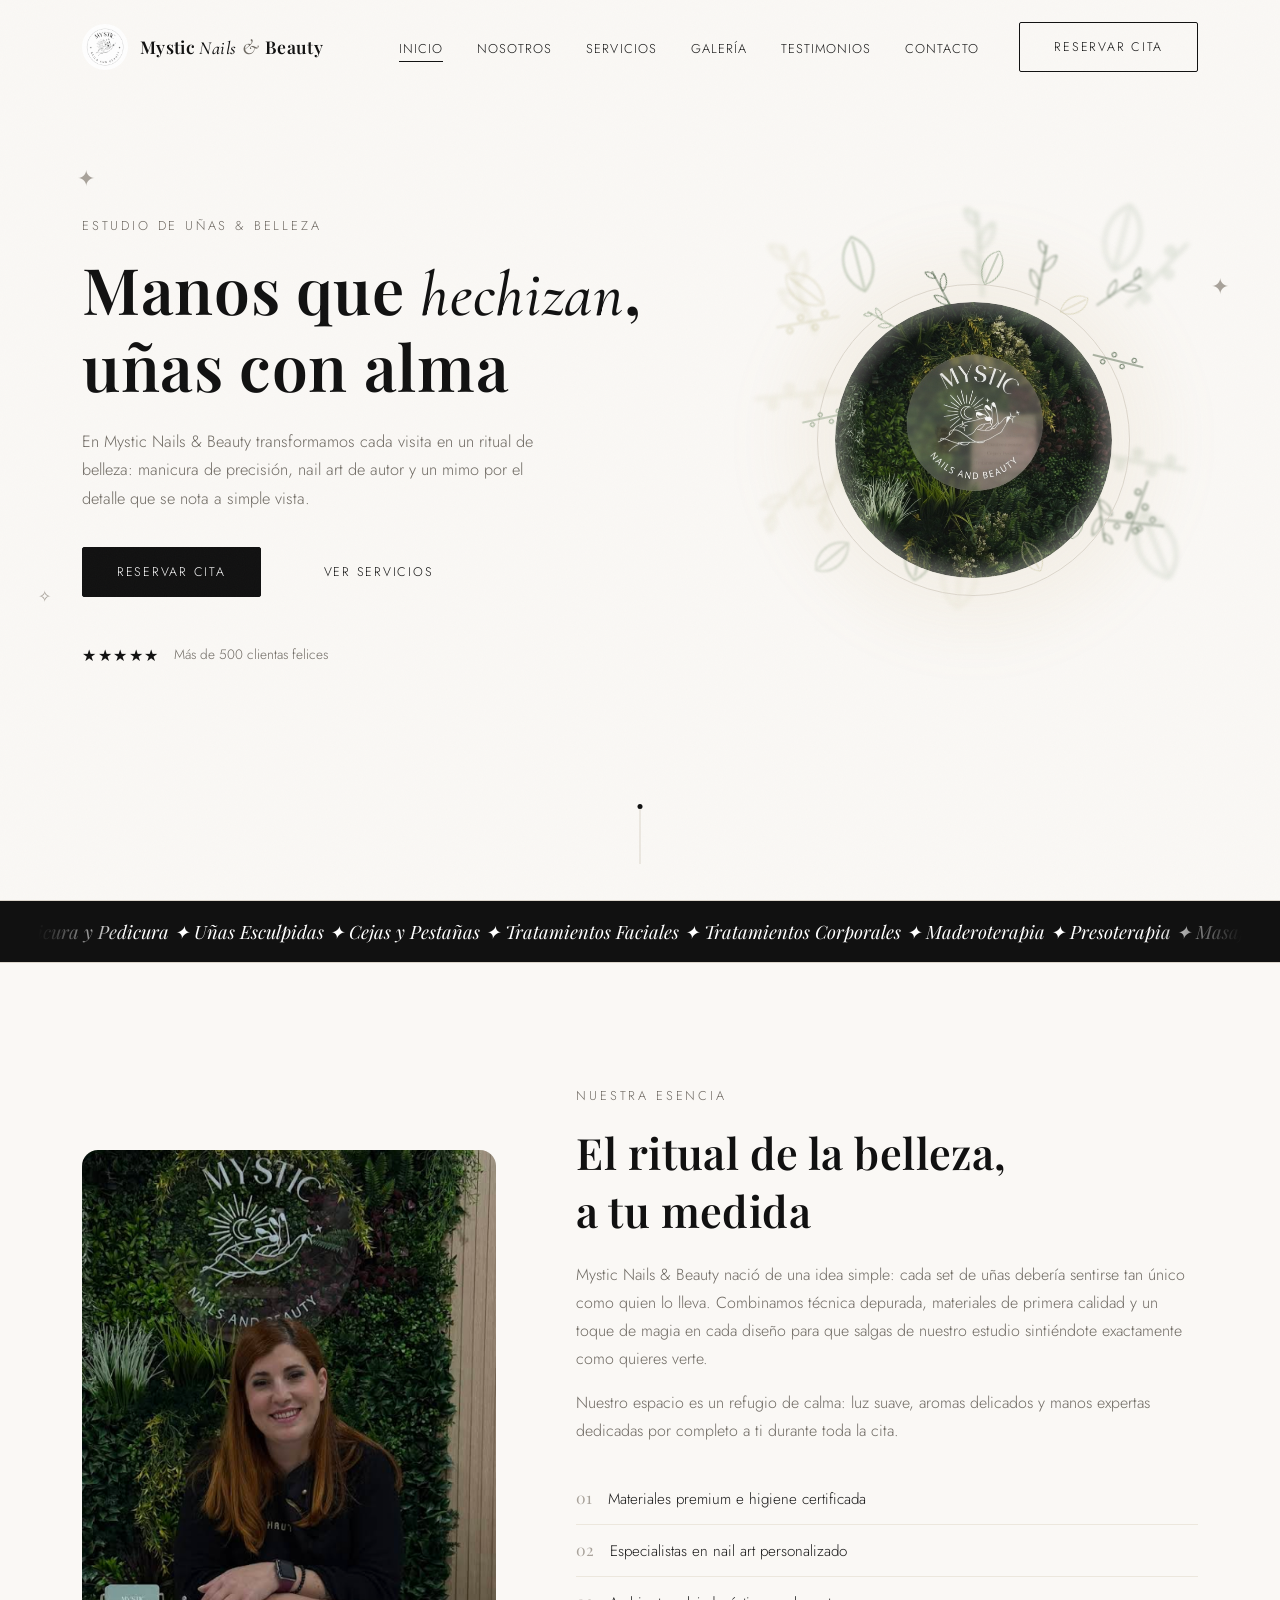
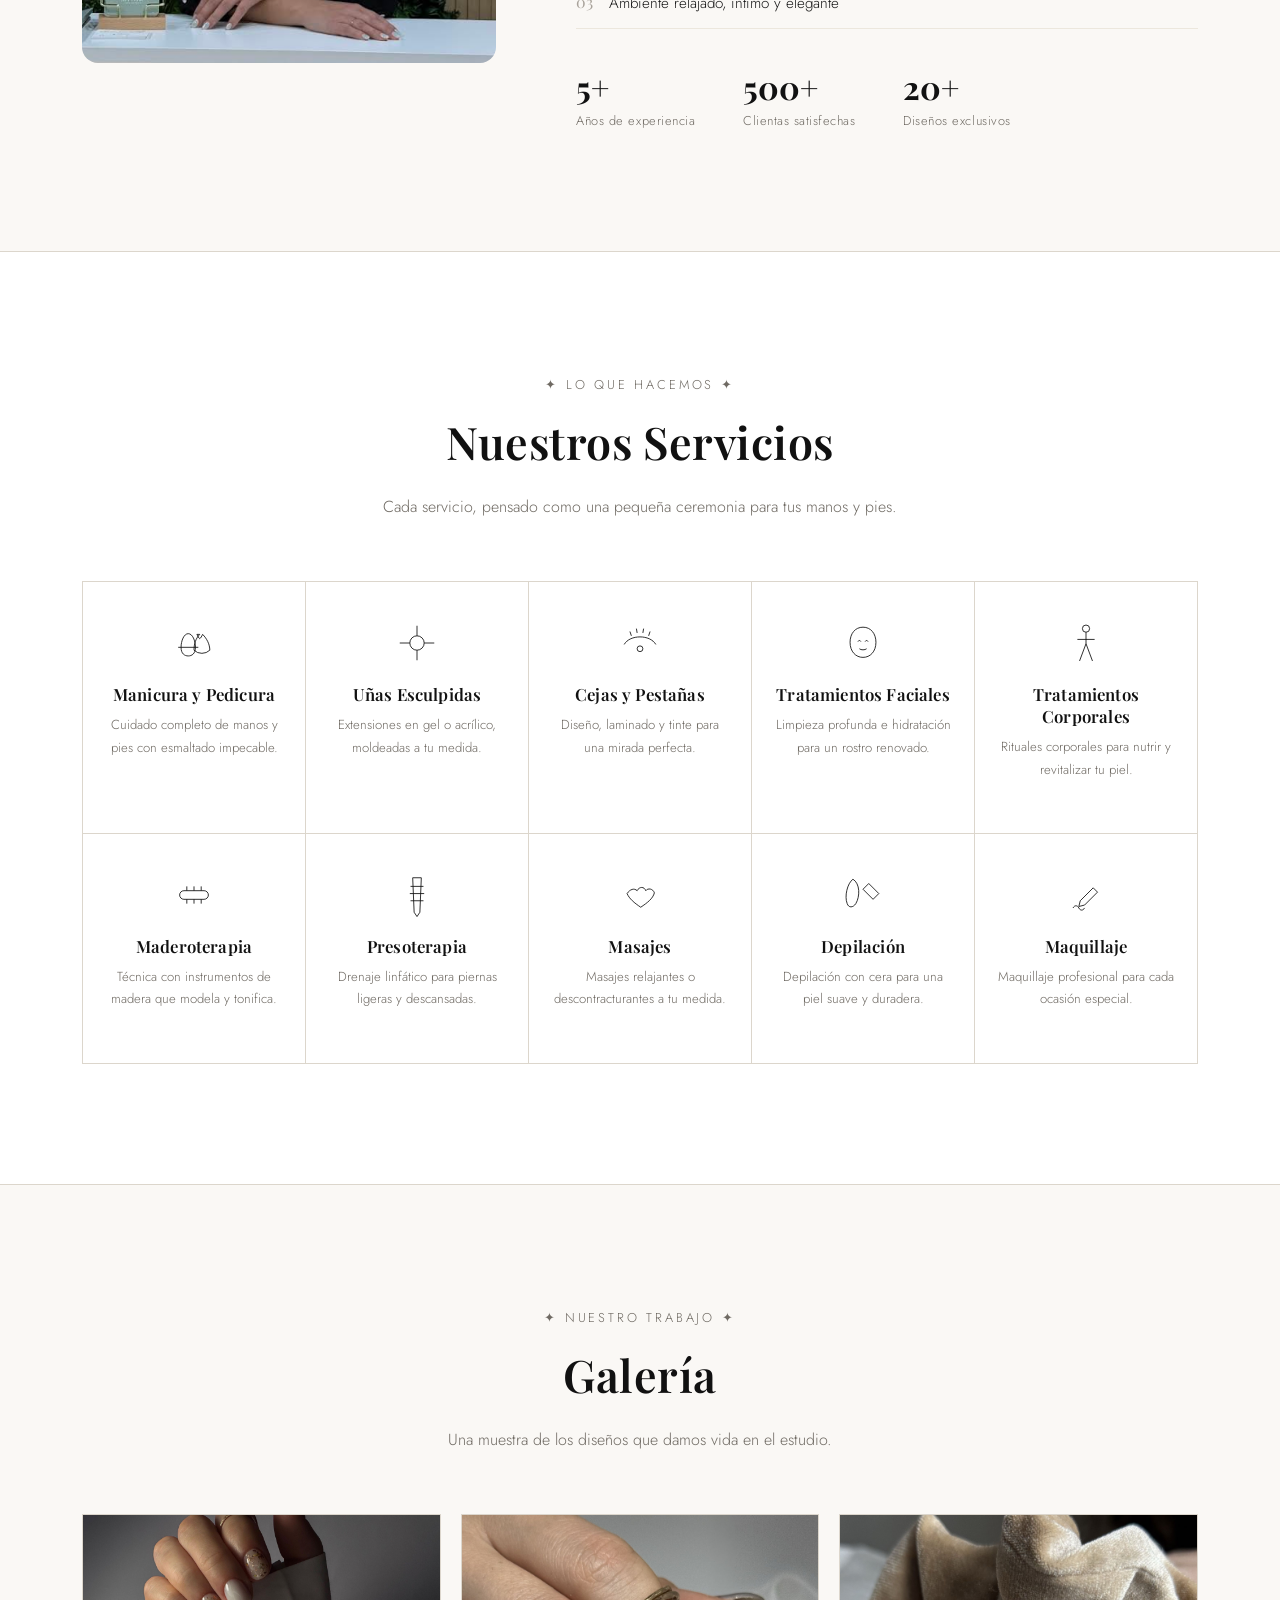
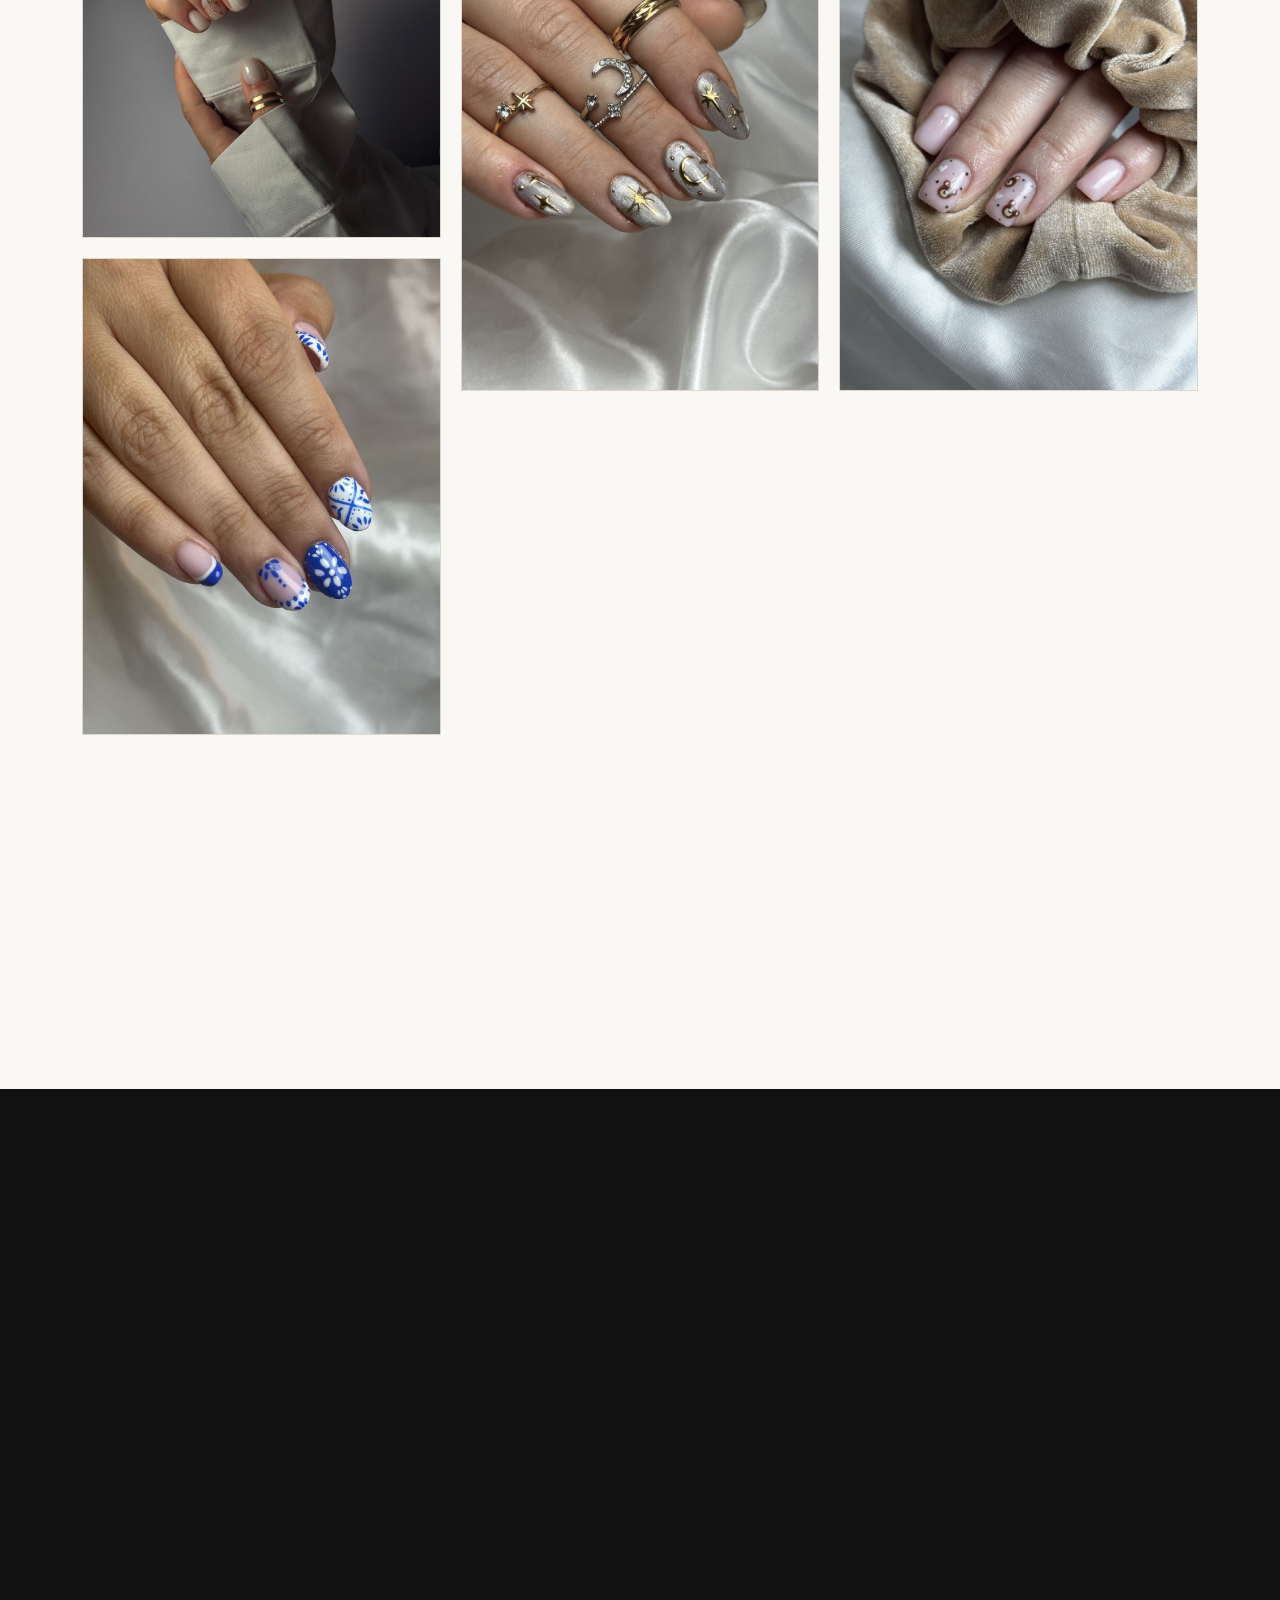
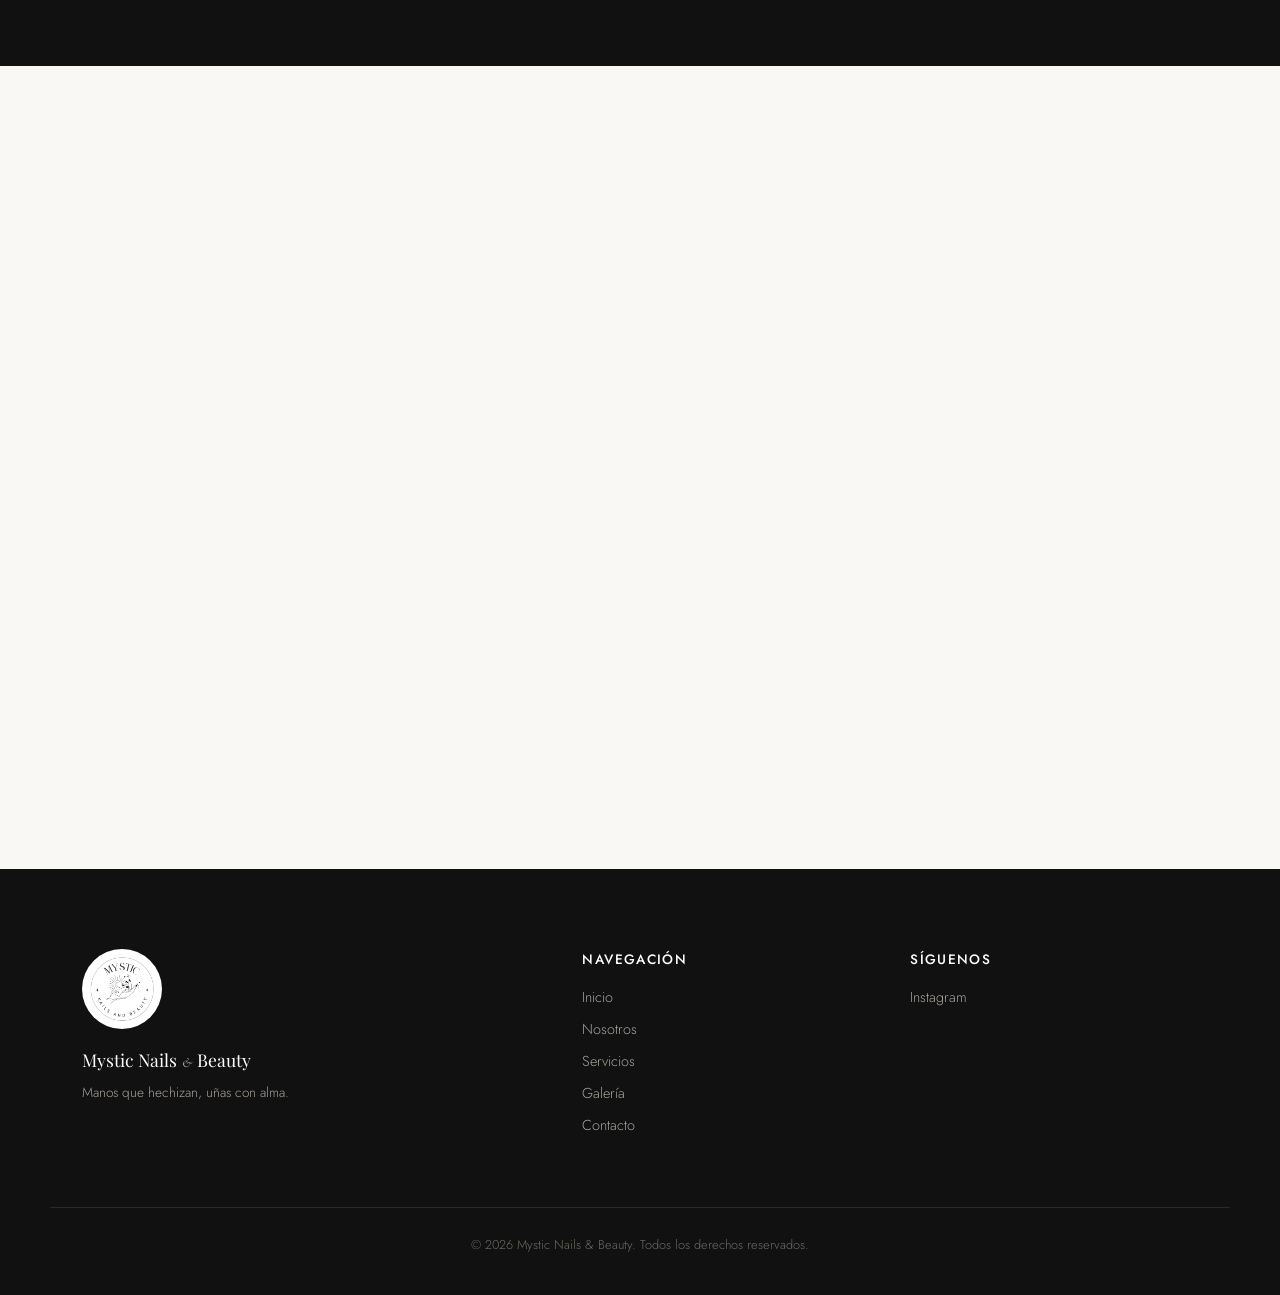
==== index.html @ 36e45132 "Add files via upload" ====
<!DOCTYPE html>
<html lang="es">
<head>
<meta charset="UTF-8">
<meta name="viewport" content="width=device-width, initial-scale=1.0">
<title>Mystic Nails & Beauty | Estudio de Uñas y Belleza</title>
<meta name="description" content="Mystic Nails & Beauty — estudio de manicura, pedicura y nail art de autor. Elegancia en cada detalle, magia en cada diseño.">
<link rel="icon" type="image/png" href="assets/logo.png">

<link rel="preconnect" href="https://fonts.googleapis.com">
<link rel="preconnect" href="https://fonts.gstatic.com" crossorigin>
<link href="https://fonts.googleapis.com/css2?family=Cormorant+Garamond:ital,wght@0,400;0,500;0,600;1,400;1,500&family=Playfair+Display:ital,wght@0,500;0,600;0,700;1,500&family=Jost:wght@300;400;500;600&display=swap" rel="stylesheet">

<link rel="stylesheet" href="css/style.css">
</head>
<body>

<div class="grain"></div>

<div id="preloader">
  <img src="assets/logo.png" alt="Mystic Nails & Beauty" class="preloader-logo">
</div>

<!-- ===================== HEADER ===================== -->
<header class="site-header" id="siteHeader">
  <div class="container header-inner">
    <a href="#inicio" class="brand">
      <img src="assets/logo.png" alt="Mystic Nails & Beauty logo" class="brand-logo">
      <span class="brand-text">Mystic <em>Nails</em> <span class="amp">&amp;</span> Beauty</span>
    </a>

    <nav class="main-nav" id="mainNav">
      <ul>
        <li><a href="#inicio" class="nav-link active">Inicio</a></li>
        <li><a href="#nosotros" class="nav-link">Nosotros</a></li>
        <li><a href="#servicios" class="nav-link">Servicios</a></li>
        <li><a href="#galeria" class="nav-link">Galería</a></li>
        <li><a href="#testimonios" class="nav-link">Testimonios</a></li>
        <li><a href="#contacto" class="nav-link">Contacto</a></li>
      </ul>
      <a href="#contacto" class="btn btn-outline nav-cta">Reservar Cita</a>
    </nav>

    <button class="nav-toggle" id="navToggle" aria-label="Abrir menú" aria-expanded="false">
      <span></span><span></span><span></span>
    </button>
  </div>
</header>

<main>

  <!-- ===================== HERO ===================== -->
  <section class="hero" id="inicio">
    <div class="hero-sparkle hero-sparkle-1">✦</div>
    <div class="hero-sparkle hero-sparkle-2">✧</div>
    <div class="hero-sparkle hero-sparkle-3">✦</div>

    <div class="container hero-inner">
      <div class="hero-text" data-reveal>
        <span class="overline">Estudio de Uñas &amp; Belleza</span>
        <h1>Manos que <em>hechizan</em>,<br>uñas con alma</h1>
        <p class="hero-lead">
          En Mystic Nails &amp; Beauty transformamos cada visita en un ritual de belleza:
          manicura de precisión, nail art de autor y un mimo por el detalle que se nota
          a simple vista.
        </p>
        <div class="hero-actions">
          <a href="#contacto" class="btn btn-solid">Reservar Cita</a>
          <a href="#servicios" class="btn btn-ghost">Ver Servicios</a>
        </div>
        <div class="hero-meta">
          <span>★★★★★</span>
          <p>Más de 500 clientas felices</p>
        </div>
      </div>

      <div class="hero-visual" data-reveal>
        <!-- Reusable leaf shapes (rendered once, referenced via <use>) -->
        <svg width="0" height="0" style="position:absolute" aria-hidden="true">
          <defs>
            <symbol id="leaf-fern" viewBox="0 0 40 90">
              <path d="M20 88V20"/>
              <path d="M20 70c-8-2-13-10-13-20 8 2 13 10 13 20Z"/>
              <path d="M20 50c8-2 13-10 13-20-8 2-13 10-13 20Z"/>
              <path d="M20 30c-6-1-9-6-9-13 6 1 9 6 9 13Z"/>
            </symbol>
            <symbol id="leaf-broad" viewBox="0 0 40 60">
              <path d="M20 58c-10-8-16-20-14-34 2-12 8-18 14-22 6 4 12 10 14 22 2 14-4 26-14 34Z"/>
              <path d="M20 55V6"/>
            </symbol>
            <symbol id="leaf-sprig" viewBox="0 0 30 70">
              <path d="M15 68V8"/>
              <circle cx="10" cy="20" r="2.6"/>
              <circle cx="20" cy="32" r="2.6"/>
              <circle cx="9" cy="44" r="2.6"/>
              <circle cx="20" cy="55" r="2.6"/>
            </symbol>
          </defs>
        </svg>

        <div class="hero-forest">
          <!-- Back layer: distant foliage, blurred, faded, slow sway -->
          <div class="leaf-layer layer-back">
            <span class="hero-leaf leaf-b1 pale" style="--sway:-20deg; --dur:7.2s"><svg viewBox="0 0 40 90" fill="none" stroke="currentColor" stroke-width="1.1"><use href="#leaf-fern"/></svg></span>
            <span class="hero-leaf leaf-b2 sage" style="--sway:14deg; --dur:6.6s"><svg viewBox="0 0 40 60" fill="none" stroke="currentColor" stroke-width="1.1"><use href="#leaf-broad"/></svg></span>
            <span class="hero-leaf leaf-b3 pale" style="--sway:200deg; --dur:7s"><svg viewBox="0 0 40 90" fill="none" stroke="currentColor" stroke-width="1.1"><use href="#leaf-fern"/></svg></span>
            <span class="hero-leaf leaf-b4 sage" style="--sway:158deg; --dur:6.4s"><svg viewBox="0 0 40 60" fill="none" stroke="currentColor" stroke-width="1.1"><use href="#leaf-broad"/></svg></span>
            <span class="hero-leaf leaf-b5 pale" style="--sway:-95deg; --dur:6.8s"><svg viewBox="0 0 30 70" fill="none" stroke="currentColor" stroke-width="1"><use href="#leaf-sprig"/></svg></span>
            <span class="hero-leaf leaf-b6 sage" style="--sway:100deg; --dur:7.4s"><svg viewBox="0 0 30 70" fill="none" stroke="currentColor" stroke-width="1"><use href="#leaf-sprig"/></svg></span>
            <span class="hero-leaf leaf-b7 sage" style="--sway:-4deg; --dur:6.9s"><svg viewBox="0 0 40 90" fill="none" stroke="currentColor" stroke-width="1.1"><use href="#leaf-fern"/></svg></span>
            <span class="hero-leaf leaf-b8 pale" style="--sway:184deg; --dur:7.1s"><svg viewBox="0 0 40 60" fill="none" stroke="currentColor" stroke-width="1.1"><use href="#leaf-broad"/></svg></span>
            <span class="hero-leaf leaf-b9 sage" style="--sway:44deg; --dur:6.5s"><svg viewBox="0 0 30 70" fill="none" stroke="currentColor" stroke-width="1"><use href="#leaf-sprig"/></svg></span>
            <span class="hero-leaf leaf-b10 pale" style="--sway:-140deg; --dur:7.3s"><svg viewBox="0 0 40 90" fill="none" stroke="currentColor" stroke-width="1.1"><use href="#leaf-fern"/></svg></span>
          </div>

          <!-- Mid layer -->
          <div class="leaf-layer layer-mid">
            <span class="hero-leaf leaf-m1 sage" style="--sway:-14deg; --dur:5.4s"><svg viewBox="0 0 40 60" fill="none" stroke="currentColor" stroke-width="1.1"><use href="#leaf-broad"/></svg></span>
            <span class="hero-leaf leaf-m2 dark" style="--sway:10deg; --dur:5.8s"><svg viewBox="0 0 40 90" fill="none" stroke="currentColor" stroke-width="1.1"><use href="#leaf-fern"/></svg></span>
            <span class="hero-leaf leaf-m3 sage" style="--sway:190deg; --dur:5.2s"><svg viewBox="0 0 40 60" fill="none" stroke="currentColor" stroke-width="1.1"><use href="#leaf-broad"/></svg></span>
            <span class="hero-leaf leaf-m4 dark" style="--sway:172deg; --dur:5.6s"><svg viewBox="0 0 40 90" fill="none" stroke="currentColor" stroke-width="1.1"><use href="#leaf-fern"/></svg></span>
            <span class="hero-leaf leaf-m5 pale" style="--sway:-100deg; --dur:5s"><svg viewBox="0 0 30 70" fill="none" stroke="currentColor" stroke-width="1"><use href="#leaf-sprig"/></svg></span>
            <span class="hero-leaf leaf-m6 dark" style="--sway:96deg; --dur:5.5s"><svg viewBox="0 0 30 70" fill="none" stroke="currentColor" stroke-width="1"><use href="#leaf-sprig"/></svg></span>
            <span class="hero-leaf leaf-m7 pale" style="--sway:-52deg; --dur:5.7s"><svg viewBox="0 0 40 60" fill="none" stroke="currentColor" stroke-width="1.1"><use href="#leaf-broad"/></svg></span>
            <span class="hero-leaf leaf-m8 dark" style="--sway:56deg; --dur:5.3s"><svg viewBox="0 0 40 90" fill="none" stroke="currentColor" stroke-width="1.1"><use href="#leaf-fern"/></svg></span>
            <span class="hero-leaf leaf-m9 sage" style="--sway:230deg; --dur:5.9s"><svg viewBox="0 0 40 60" fill="none" stroke="currentColor" stroke-width="1.1"><use href="#leaf-broad"/></svg></span>
            <span class="hero-leaf leaf-m10 dark" style="--sway:-160deg; --dur:5.1s"><svg viewBox="0 0 30 70" fill="none" stroke="currentColor" stroke-width="1"><use href="#leaf-sprig"/></svg></span>
          </div>

          <div class="hero-photo-frame">
            <img src="assets/hero-jungla.jpg" alt="Rincón de plantas de Mystic Nails & Beauty" class="hero-photo">
          </div>

          <!-- Front layer: closest foliage, sharp, bigger sway -->
          <div class="leaf-layer layer-front">
            <span class="hero-leaf leaf-f1 dark" style="--sway:-28deg; --dur:4.2s"><svg viewBox="0 0 40 90" fill="none" stroke="currentColor" stroke-width="1.1"><use href="#leaf-fern"/></svg></span>
            <span class="hero-leaf leaf-f2 sage" style="--sway:24deg; --dur:4.6s"><svg viewBox="0 0 40 60" fill="none" stroke="currentColor" stroke-width="1.1"><use href="#leaf-broad"/></svg></span>
            <span class="hero-leaf leaf-f3 dark" style="--sway:206deg; --dur:4.4s"><svg viewBox="0 0 40 90" fill="none" stroke="currentColor" stroke-width="1.1"><use href="#leaf-fern"/></svg></span>
            <span class="hero-leaf leaf-f4 pale" style="--sway:150deg; --dur:4.8s"><svg viewBox="0 0 40 60" fill="none" stroke="currentColor" stroke-width="1.1"><use href="#leaf-broad"/></svg></span>
            <span class="hero-leaf leaf-f5 sage" style="--sway:-102deg; --dur:4s"><svg viewBox="0 0 30 70" fill="none" stroke="currentColor" stroke-width="1"><use href="#leaf-sprig"/></svg></span>
            <span class="hero-leaf leaf-f6 dark" style="--sway:104deg; --dur:4.5s"><svg viewBox="0 0 30 70" fill="none" stroke="currentColor" stroke-width="1"><use href="#leaf-sprig"/></svg></span>
            <span class="hero-leaf leaf-f7 sage" style="--sway:-60deg; --dur:4.3s"><svg viewBox="0 0 40 90" fill="none" stroke="currentColor" stroke-width="1.1"><use href="#leaf-fern"/></svg></span>
            <span class="hero-leaf leaf-f8 pale" style="--sway:64deg; --dur:4.7s"><svg viewBox="0 0 40 60" fill="none" stroke="currentColor" stroke-width="1.1"><use href="#leaf-broad"/></svg></span>
            <span class="hero-leaf leaf-f9 dark" style="--sway:222deg; --dur:4.1s"><svg viewBox="0 0 30 70" fill="none" stroke="currentColor" stroke-width="1"><use href="#leaf-sprig"/></svg></span>
            <span class="hero-leaf leaf-f10 sage" style="--sway:-172deg; --dur:4.9s"><svg viewBox="0 0 40 60" fill="none" stroke="currentColor" stroke-width="1.1"><use href="#leaf-broad"/></svg></span>
          </div>
        </div>
      </div>
    </div>

    <a href="#nosotros" class="scroll-cue" aria-label="Desplázate hacia abajo">
      <span></span>
    </a>
  </section>

  <!-- ===================== MARQUEE STRIP ===================== -->
  <div class="marquee">
    <div class="marquee-track">
      <span>Manicura y Pedicura ✦ Uñas Esculpidas ✦ Cejas y Pestañas ✦ Tratamientos Faciales ✦ Tratamientos Corporales ✦ Maderoterapia ✦ Presoterapia ✦ Masajes ✦ Depilación ✦ Maquillaje ✦
      Manicura y Pedicura ✦ Uñas Esculpidas ✦ Cejas y Pestañas ✦ Tratamientos Faciales ✦ Tratamientos Corporales ✦ Maderoterapia ✦ Presoterapia ✦ Masajes ✦ Depilación ✦ Maquillaje ✦</span>
    </div>
  </div>

  <!-- ===================== SOBRE NOSOTROS ===================== -->
  <section class="about" id="nosotros">
    <div class="container about-inner">
      <div class="about-visual" data-reveal>
        <img src="assets/owner.png" alt="Fundadora de Mystic Nails & Beauty en el estudio" class="about-img">
      </div>

      <div class="about-content" data-reveal>
        <span class="overline">Nuestra Esencia</span>
        <h2>El ritual de la belleza,<br>a tu medida</h2>
        <p>
          Mystic Nails &amp; Beauty nació de una idea simple: cada set de uñas debería
          sentirse tan único como quien lo lleva. Combinamos técnica depurada, materiales
          de primera calidad y un toque de magia en cada diseño para que salgas de
          nuestro estudio sintiéndote exactamente como quieres verte.
        </p>
        <p>
          Nuestro espacio es un refugio de calma: luz suave, aromas delicados y manos
          expertas dedicadas por completo a ti durante toda la cita.
        </p>

        <ul class="about-list">
          <li><span>01</span> Materiales premium e higiene certificada</li>
          <li><span>02</span> Especialistas en nail art personalizado</li>
          <li><span>03</span> Ambiente relajado, íntimo y elegante</li>
        </ul>

        <div class="about-stats">
          <div class="stat">
            <strong>5+</strong>
            <span>Años de experiencia</span>
          </div>
          <div class="stat">
            <strong>500+</strong>
            <span>Clientas satisfechas</span>
          </div>
          <div class="stat">
            <strong>20+</strong>
            <span>Diseños exclusivos</span>
          </div>
        </div>
      </div>
    </div>
  </section>

  <!-- ===================== SERVICIOS ===================== -->
  <section class="services" id="servicios">
    <div class="container">
      <div class="section-head" data-reveal>
        <span class="overline">✦ Lo Que Hacemos ✦</span>
        <h2>Nuestros Servicios</h2>
        <p class="section-sub">Cada servicio, pensado como una pequeña ceremonia para tus manos y pies.</p>
      </div>

      <div class="services-grid">
        <article class="service-card" data-reveal>
          <div class="service-icon">
            <svg viewBox="0 0 64 64" fill="none" stroke="currentColor" stroke-width="1.2">
              <path d="M14 38c0-9 4-19 10-19s10 10 10 19-5 12-10 12-10-3-10-12Z"/>
              <path d="M10 38h28"/>
              <path d="M40 20c-6 6-8 14-8 22a16 16 0 0 0 22 0c0-8-4-16-10-22-1.5 3-2.5 5-4 6-1.5-1-2.5-3-4-6Z"/>
            </svg>
          </div>
          <h3>Manicura y Pedicura</h3>
          <p>Cuidado completo de manos y pies con esmaltado impecable.</p>
</article>

        <article class="service-card" data-reveal>
          <div class="service-icon">
            <svg viewBox="0 0 64 64" fill="none" stroke="currentColor" stroke-width="1.2">
              <path d="M32 8v14M32 42v14M8 32h14M42 32h14"/>
              <circle cx="32" cy="32" r="10"/>
            </svg>
          </div>
          <h3>Uñas Esculpidas</h3>
          <p>Extensiones en gel o acrílico, moldeadas a tu medida.</p>
</article>

        <article class="service-card" data-reveal>
          <div class="service-icon">
            <svg viewBox="0 0 64 64" fill="none" stroke="currentColor" stroke-width="1.2">
              <path d="M10 34c8-14 36-14 44 0"/>
              <path d="M20 22l-2-6M28 18l-1-6M36 18l1-6M44 22l2-6"/>
              <circle cx="32" cy="40" r="4"/>
            </svg>
          </div>
          <h3>Cejas y Pestañas</h3>
          <p>Diseño, laminado y tinte para una mirada perfecta.</p>
</article>

        <article class="service-card" data-reveal>
          <div class="service-icon">
            <svg viewBox="0 0 64 64" fill="none" stroke="currentColor" stroke-width="1.2">
              <path d="M32 10c-11 0-18 9-18 21 0 13 8 21 18 21s18-8 18-21c0-12-7-21-18-21Z"/>
              <path d="M25 30c1-2 3-2 4 0M35 30c1-2 3-2 4 0"/>
              <path d="M27 40c2 2 8 2 10 0"/>
            </svg>
          </div>
          <h3>Tratamientos Faciales</h3>
          <p>Limpieza profunda e hidratación para un rostro renovado.</p>
</article>

        <article class="service-card" data-reveal>
          <div class="service-icon">
            <svg viewBox="0 0 64 64" fill="none" stroke="currentColor" stroke-width="1.2">
              <circle cx="32" cy="12" r="5"/>
              <path d="M32 17v16M20 27h24M32 33l-9 24M32 33l9 24"/>
            </svg>
          </div>
          <h3>Tratamientos Corporales</h3>
          <p>Rituales corporales para nutrir y revitalizar tu piel.</p>
</article>

        <article class="service-card" data-reveal>
          <div class="service-icon">
            <svg viewBox="0 0 64 64" fill="none" stroke="currentColor" stroke-width="1.2">
              <rect x="12" y="26" width="40" height="12" rx="6"/>
              <path d="M22 26v-6M32 26v-6M42 26v-6M22 38v6M32 38v6M42 38v6"/>
            </svg>
          </div>
          <h3>Maderoterapia</h3>
          <p>Técnica con instrumentos de madera que modela y tonifica.</p>
</article>

        <article class="service-card" data-reveal>
          <div class="service-icon">
            <svg viewBox="0 0 64 64" fill="none" stroke="currentColor" stroke-width="1.2">
              <path d="M26 8h12l-2 48-4 6-4-6-2-48Z"/>
              <path d="M23 20h18M22 30h20M23 40h18"/>
            </svg>
          </div>
          <h3>Presoterapia</h3>
          <p>Drenaje linfático para piernas ligeras y descansadas.</p>
</article>

        <article class="service-card" data-reveal>
          <div class="service-icon">
            <svg viewBox="0 0 64 64" fill="none" stroke="currentColor" stroke-width="1.2">
              <path d="M14 30c4-6 10-8 14-4 3-6 10-6 12 0 3-4 10-3 12 3-2 8-10 14-19 20-9-6-16-12-19-19Z"/>
            </svg>
          </div>
          <h3>Masajes</h3>
          <p>Masajes relajantes o descontracturantes a tu medida.</p>
</article>

        <article class="service-card" data-reveal>
          <div class="service-icon">
            <svg viewBox="0 0 64 64" fill="none" stroke="currentColor" stroke-width="1.2">
              <path d="M18 10c10 6 10 24 4 34-4 6-10 6-12 0-4-10 0-28 8-34Z"/>
              <path d="M40 16l14 14-8 8-14-14 8-8Z"/>
            </svg>
          </div>
          <h3>Depilación</h3>
          <p>Depilación con cera para una piel suave y duradera.</p>
</article>

        <article class="service-card" data-reveal>
          <div class="service-icon">
            <svg viewBox="0 0 64 64" fill="none" stroke="currentColor" stroke-width="1.2">
              <path d="M24 40l18-18 6 6-18 18-8 2 2-8Z"/>
              <path d="M14 50c2-4 6-4 8 0s6 4 8 0"/>
            </svg>
          </div>
          <h3>Maquillaje</h3>
          <p>Maquillaje profesional para cada ocasión especial.</p>
</article>
      </div>
    </div>
  </section>

  <!-- ===================== GALERÍA ===================== -->
  <section class="gallery" id="galeria">
    <div class="container">
      <div class="section-head" data-reveal>
        <span class="overline">✦ Nuestro Trabajo ✦</span>
        <h2>Galería</h2>
        <p class="section-sub">Una muestra de los diseños que damos vida en el estudio.</p>
      </div>

      <div class="gallery-grid">
        <div class="gallery-item" data-reveal>
          <img src="assets/gallery/gallery-u1-nude-dorado.jpg" alt="Manicura nude con detalles de hoja dorada" loading="lazy">
        </div>
        <div class="gallery-item" data-reveal>
          <img src="assets/gallery/gallery-u2-azul-blanco.jpg" alt="Nail art con motivos azules y blancos estilo talavera" loading="lazy">
        </div>
        <div class="gallery-item" data-reveal>
          <img src="assets/gallery/gallery-u3-luna-estrellas.jpg" alt="Manicura plateada con motivos de luna y estrellas doradas" loading="lazy">
        </div>
        <div class="gallery-item" data-reveal>
          <img src="assets/gallery/gallery-u4-gatitos.jpg" alt="Nail art con ilustraciones de gatitos" loading="lazy">
        </div>
        <div class="gallery-item" data-reveal>
          <img src="assets/gallery/gallery-u5-ositos.jpg" alt="Manicura nude con diseño de ositos y corazones" loading="lazy">
        </div>
        <div class="gallery-item" data-reveal>
          <img src="assets/gallery/gallery-u6-dorado-minimal.jpg" alt="Manicura nude minimalista con trazo dorado" loading="lazy">
        </div>
      </div>
      <p class="gallery-note" data-reveal>✦ Síguenos en Instagram para estar al tanto y ver nuestros últimos diseños ✦</p>
    </div>
  </section>

  <!-- ===================== TESTIMONIOS ===================== -->
  <section class="testimonials" id="testimonios">
    <div class="container">
      <div class="section-head light" data-reveal>
        <span class="overline">✦ ¿Qué Opinan Nuestros Clientes? ✦</span>
        <h2>Testimonios</h2>
      </div>

      <div class="testi-slider" data-reveal>
        <div class="testi-track" id="testiTrack">
          <blockquote class="testi-card active">
            <div class="testi-stars">★★★★★</div>
            <p>"Trato inmejorable y un trabajo genial! Claramente mi sitio de confianza para mis mimos, me preguntan mucho donde me hago las uñas asique estoy encantada!"</p>
            <cite>— Marina</cite>
          </blockquote>
          <blockquote class="testi-card">
            <div class="testi-stars">★★★★★</div>
            <p>"Es el sitio perfecto para tener tu ratito de autocuidado. Super profesional y delicada. Imposible ser más detallista."</p>
            <cite>— Eva</cite>
          </blockquote>
          <blockquote class="testi-card">
            <div class="testi-stars">★★★★★</div>
            <p>"Todo perfecto. Ambiente agradable, limpio y cuidado. Nadia es increíble y muy buena trabajadora, además de simpatiquísima. Me dejó los pies perfectos!! Recomendable 100%."</p>
            <cite>— Andrea Jimeno</cite>
          </blockquote>
          <blockquote class="testi-card">
            <div class="testi-stars">★★★★★</div>
            <p>"Nadia es muy agradable, te hace exactamente lo que le pidas. Da gusto ir a su centro."</p>
            <cite>— Maider</cite>
          </blockquote>
          <blockquote class="testi-card">
            <div class="testi-stars">★★★★★</div>
            <p>"La mejor manicura de todo Logroño, me salvó las uñas de un desastre que me hicieron y las manicuras posteriores han sido una maravilla, no os lo penséis dos veces."</p>
            <cite>— Noemí</cite>
          </blockquote>
          <blockquote class="testi-card">
            <div class="testi-stars">★★★★★</div>
            <p>"Como siempre, genial! Nadia es una crack, super profesional y trato inmejorable. Llevo meses ya yendo con ella y estoy encantada. Recomiendo 100%."</p>
            <cite>— Amaia</cite>
          </blockquote>
        </div>

        <div class="testi-dots" id="testiDots"></div>
      </div>
    </div>
  </section>

  <!-- ===================== CONTACTO / RESERVAS ===================== -->
  <section class="contact" id="contacto">
    <div class="container contact-inner">
      <div class="contact-info" data-reveal>
        <span class="overline">✦ Reserva Tu Cita ✦</span>
        <h2>Hablemos de tus uñas</h2>
        <p>Usa nuestros datos de contacto de aquí abajo para agendar tu siguiente visita a nuestro centro. ¡Esperamos verte pronto!</p>

        <ul class="contact-list">
          <li>
            <strong>Dirección</strong>
            <span>C. Vitoria, 3, 26005 Logroño, La Rioja</span>
          </li>
          <li>
            <strong>Teléfono</strong>
            <span>679 60 32 73</span>
          </li>
          <li>
            <strong>Reservas Online</strong>
            <span><a href="https://mysticnailsandbeauty.booksy.com" target="_blank" rel="noopener">mysticnailsandbeauty.booksy.com</a></span>
          </li>
          <li>
            <strong>Horario</strong>
            <span>Lun – Sáb: 10:00 – 20:00</span>
          </li>
        </ul>

        <div class="social-links">
          <a href="https://www.instagram.com/mysticbynadia/" target="_blank" rel="noopener" aria-label="Instagram">
            <img src="assets/instagram-icon.png" alt="" class="social-icon">
            Instagram
          </a>
        </div>
      </div>
    </div>
  </section>

</main>

<!-- ===================== FOOTER ===================== -->
<footer class="site-footer">
  <div class="container footer-inner">
    <div class="footer-brand">
      <img src="assets/logo.png" alt="Mystic Nails & Beauty" class="footer-logo">
      <p>Mystic Nails <span class="amp">&amp;</span> Beauty</p>
      <span>Manos que hechizan, uñas con alma.</span>
    </div>

    <div class="footer-links">
      <h4>Navegación</h4>
      <a href="#inicio">Inicio</a>
      <a href="#nosotros">Nosotros</a>
      <a href="#servicios">Servicios</a>
      <a href="#galeria">Galería</a>
      <a href="#contacto">Contacto</a>
    </div>

    <div class="footer-links">
      <h4>Síguenos</h4>
      <a href="https://www.instagram.com/mysticbynadia/" target="_blank" rel="noopener">Instagram</a>
    </div>
  </div>

  <div class="footer-bottom">
    <p>© <span id="year"></span> Mystic Nails &amp; Beauty. Todos los derechos reservados.</p>
  </div>
</footer>

<a href="#contacto" class="floating-cta">Reservar</a>

<script src="js/script.js"></script>
</body>
</html>
---- css/style.css ----
/* =============================================================
   MYSTIC NAILS & BEAUTY — Stylesheet
   Estética: elegante, minimalista, blanco y negro
============================================================= */

:root{
  --black: #111111;
  --ink: #1a1a1a;
  --white: #ffffff;
  --cream: #faf8f5;
  --grey: #6f6a63;
  --grey-light: #a8a29a;
  --line: #dcd6cc;
  --line-soft: #ece7dd;
  --forest: #445c40;
  --forest-light: #7c9473;
  --forest-pale: #cbc7a0;
  --earth-glow: #b99a5c;

  --font-display: 'Playfair Display', serif;
  --font-script: 'Cormorant Garamond', serif;
  --font-body: 'Jost', sans-serif;

  --container: 1180px;
  --radius: 2px;
  --transition: 0.4s cubic-bezier(.25,.8,.25,1);
}

*, *::before, *::after{ box-sizing: border-box; }

html{ scroll-behavior: smooth; }

body{
  margin: 0;
  font-family: var(--font-body);
  font-weight: 300;
  color: var(--ink);
  background: var(--cream);
  -webkit-font-smoothing: antialiased;
  overflow-x: hidden;
}

h1, h2, h3, h4{
  font-family: var(--font-display);
  font-weight: 600;
  color: var(--black);
  margin: 0 0 .5em;
  letter-spacing: .01em;
}

em{ font-style: italic; font-family: var(--font-script); font-weight: 500; }

p{ line-height: 1.75; color: var(--grey); margin: 0 0 1em; }

a{ color: inherit; text-decoration: none; }

img{ max-width: 100%; display: block; }

ul{ list-style: none; margin: 0; padding: 0; }

.container{
  max-width: var(--container);
  margin: 0 auto;
  padding: 0 32px;
}

/* subtle grain overlay for texture */
.grain{
  position: fixed;
  inset: 0;
  pointer-events: none;
  z-index: 9999;
  opacity: .025;
  background-image: url("data:image/svg+xml,%3Csvg xmlns='http://www.w3.org/2000/svg' width='120' height='120'%3E%3Cfilter id='n'%3E%3CfeTurbulence type='fractalNoise' baseFrequency='0.9' numOctaves='2' stitchTiles='stitch'/%3E%3C/filter%3E%3Crect width='100%25' height='100%25' filter='url(%23n)'/%3E%3C/svg%3E");
}

/* =============================================================
   PRELOADER
============================================================= */
#preloader{
  position: fixed;
  inset: 0;
  background: var(--cream);
  z-index: 10000;
  display: flex;
  align-items: center;
  justify-content: center;
  transition: opacity .6s ease, visibility .6s ease;
}
#preloader.hidden{ opacity: 0; visibility: hidden; }
.preloader-logo{
  width: min(45vw, 260px);
  height: min(45vw, 260px);
  border-radius: 50%;
  animation: pulse 1.6s ease-in-out infinite;
}
@keyframes pulse{
  0%, 100%{ transform: scale(1); opacity: .7; }
  50%{ transform: scale(1.08); opacity: 1; }
}

/* =============================================================
   BUTTONS
============================================================= */
.btn{
  display: inline-block;
  padding: 15px 34px;
  font-family: var(--font-body);
  font-size: .78rem;
  letter-spacing: .14em;
  text-transform: uppercase;
  border: 1px solid var(--black);
  border-radius: var(--radius);
  transition: background var(--transition), color var(--transition), border-color var(--transition);
  cursor: pointer;
  white-space: nowrap;
}
.btn-solid{ background: var(--black); color: var(--white); }
.btn-solid:hover{ background: transparent; color: var(--black); }
.btn-outline{ background: transparent; color: var(--black); }
.btn-outline:hover{ background: var(--black); color: var(--white); }
.btn-ghost{ border-color: transparent; color: var(--black); position: relative; }
.btn-ghost::after{
  content: "";
  position: absolute;
  left: 0; right: 100%; bottom: 8px;
  height: 1px;
  background: var(--black);
  transition: right var(--transition);
}
.btn-ghost:hover::after{ right: 0; }

/* =============================================================
   HEADER
============================================================= */
.site-header{
  position: fixed;
  top: 0; left: 0; right: 0;
  z-index: 1000;
  background: rgba(250, 248, 245, 0.0);
  transition: background var(--transition), box-shadow var(--transition), padding var(--transition);
  padding: 22px 0;
}
.site-header.scrolled{
  background: rgba(250, 248, 245, 0.92);
  backdrop-filter: blur(10px);
  box-shadow: 0 1px 0 var(--line);
  padding: 12px 0;
}
.header-inner{
  display: flex;
  align-items: center;
  justify-content: space-between;
  gap: 24px;
}
.brand{
  display: flex;
  align-items: center;
  gap: 12px;
}
.brand-logo{
  width: 46px;
  height: 46px;
  border-radius: 50%;
  transition: transform var(--transition);
}
.brand:hover .brand-logo{ transform: rotate(12deg); }
.brand-text{
  font-family: var(--font-display);
  font-size: 1.1rem;
  font-weight: 600;
  letter-spacing: .02em;
  color: var(--black);
}
.brand-text em{ font-size: 1.05em; }
.amp{
  font-family: var(--font-script);
  font-style: italic;
  font-weight: 500;
  font-size: 1.25em;
  color: var(--grey);
  padding: 0 .06em;
}

.main-nav{ display: flex; align-items: center; gap: 40px; }
.main-nav ul{ display: flex; gap: 34px; }
.nav-link{
  font-size: .8rem;
  letter-spacing: .08em;
  text-transform: uppercase;
  color: var(--ink);
  position: relative;
  padding-bottom: 4px;
}
.nav-link::after{
  content: "";
  position: absolute;
  left: 0; bottom: 0;
  width: 0; height: 1px;
  background: var(--black);
  transition: width var(--transition);
}
.nav-link:hover::after, .nav-link.active::after{ width: 100%; }

.nav-toggle{
  display: none;
  flex-direction: column;
  justify-content: center;
  gap: 5px;
  width: 34px;
  height: 34px;
  background: none;
  border: none;
  cursor: pointer;
  padding: 0;
}
.nav-toggle span{
  display: block;
  height: 1px;
  background: var(--black);
  transition: transform .3s ease, opacity .3s ease;
}
.nav-toggle.open span:nth-child(1){ transform: translateY(6px) rotate(45deg); }
.nav-toggle.open span:nth-child(2){ opacity: 0; }
.nav-toggle.open span:nth-child(3){ transform: translateY(-6px) rotate(-45deg); }

/* =============================================================
   HERO
============================================================= */
.hero{
  position: relative;
  min-height: 100vh;
  display: flex;
  align-items: center;
  padding-top: 100px;
  overflow: hidden;
}
.hero-inner{
  display: grid;
  grid-template-columns: 1.15fr .85fr;
  align-items: center;
  gap: 60px;
}
.overline{
  display: inline-block;
  font-size: .8rem;
  letter-spacing: .22em;
  text-transform: uppercase;
  color: var(--grey);
  margin-bottom: 18px;
}
.hero-text h1{
  font-size: clamp(2.6rem, 5vw, 4.2rem);
  line-height: 1.12;
  margin-bottom: .4em;
}
.hero-lead{
  max-width: 480px;
  font-size: 1.02rem;
}
.hero-actions{
  display: flex;
  align-items: center;
  gap: 28px;
  margin: 34px 0 46px;
}
.hero-meta{
  display: flex;
  align-items: center;
  gap: 14px;
}
.hero-meta span{ letter-spacing: .1em; color: var(--black); }
.hero-meta p{ margin: 0; font-size: .85rem; }

.hero-visual{
  position: relative;
  display: flex;
  align-items: center;
  justify-content: center;
}
.hero-forest{
  position: relative;
  width: min(88%, 460px);
  aspect-ratio: 1;
  display: flex;
  align-items: center;
  justify-content: center;
}
.hero-forest::before{
  content: "";
  position: absolute;
  inset: -10%;
  background: radial-gradient(circle, rgba(185, 154, 92, .2), transparent 68%);
  filter: blur(18px);
  z-index: 0;
  pointer-events: none;
}

.leaf-layer{
  position: absolute;
  inset: 0;
  pointer-events: none;
}
.layer-back{ z-index: 1; filter: blur(2.5px); opacity: .5; }
.layer-mid{ z-index: 2; filter: blur(1px); opacity: .78; }
.layer-front{ z-index: 4; }

.hero-photo-frame{
  position: relative;
  z-index: 3;
  width: min(70%, 340px);
}
.hero-photo-frame::before{
  content: "";
  position: absolute;
  inset: -18px;
  border: 1px solid var(--line);
  border-radius: 50%;
}
.hero-photo{
  position: relative;
  width: 100%;
  height: auto;
  aspect-ratio: 1;
  object-fit: cover;
  border-radius: 50%;
  mask-image: radial-gradient(circle, black 60%, transparent 94%);
  -webkit-mask-image: radial-gradient(circle, black 60%, transparent 94%);
  box-shadow: 0 30px 60px -20px rgba(0,0,0,.2);
  animation: float 6s ease-in-out infinite;
}
@keyframes float{
  0%, 100%{ transform: translateY(0); }
  50%{ transform: translateY(-14px); }
}

.hero-leaf{
  position: absolute;
  width: 30px;
  transform-origin: top center;
  transform: rotate(var(--sway));
  animation: leafSway var(--dur, 4.5s) ease-in-out infinite;
  will-change: transform;
  pointer-events: none;
}
@keyframes leafSway{
  0%{ transform: rotate(calc(var(--sway) - 5deg)); }
  50%{ transform: rotate(calc(var(--sway) + 5deg)); }
  100%{ transform: rotate(calc(var(--sway) - 5deg)); }
}
.hero-leaf.dark{ color: var(--forest); }
.hero-leaf.sage{ color: var(--forest-light); }
.hero-leaf.pale{ color: var(--forest-pale); }

/* back layer — wide reach, largest */
.leaf-b1{ top: -6%; left: -8%; width: 56px; }
.leaf-b2{ top: -10%; right: 4%; width: 48px; }
.leaf-b3{ bottom: -8%; left: 2%; width: 52px; }
.leaf-b4{ bottom: -6%; right: -6%; width: 50px; }
.leaf-b5{ top: 40%; left: -14%; width: 44px; }
.leaf-b6{ top: 58%; right: -12%; width: 42px; }
.leaf-b7{ top: -14%; left: 44%; width: 50px; }
.leaf-b8{ bottom: -12%; left: 40%; width: 46px; }
.leaf-b9{ top: -2%; right: -12%; width: 44px; }
.leaf-b10{ bottom: -2%; left: -12%; width: 44px; }

/* mid layer */
.leaf-m1{ top: -2%; left: 14%; width: 40px; }
.leaf-m2{ top: -4%; right: 26%; width: 36px; }
.leaf-m3{ bottom: -2%; left: 30%; width: 38px; }
.leaf-m4{ bottom: -1%; right: 12%; width: 34px; }
.leaf-m5{ top: 22%; left: -6%; width: 32px; }
.leaf-m6{ top: 72%; right: -4%; width: 30px; }
.leaf-m7{ top: 8%; left: -2%; width: 34px; }
.leaf-m8{ top: 6%; right: 0%; width: 32px; }
.leaf-m9{ bottom: 4%; left: 6%; width: 30px; }
.leaf-m10{ bottom: 2%; right: 8%; width: 32px; }

/* front layer — closest, sharpest */
.leaf-f1{ top: 4%; left: 34%; width: 30px; }
.leaf-f2{ top: 2%; right: 40%; width: 26px; }
.leaf-f3{ bottom: 4%; left: 44%; width: 28px; }
.leaf-f4{ bottom: 6%; right: 30%; width: 24px; }
.leaf-f5{ top: 46%; left: 2%; width: 24px; }
.leaf-f6{ top: 32%; right: 2%; width: 26px; }
.leaf-f7{ top: 16%; left: 18%; width: 22px; }
.leaf-f8{ top: 14%; right: 18%; width: 22px; }
.leaf-f9{ bottom: 16%; left: 22%; width: 22px; }
.leaf-f10{ bottom: 14%; right: 22%; width: 24px; }

@media (prefers-reduced-motion: reduce){
  .hero-photo, .hero-leaf{ animation: none; }
}

.hero-sparkle{
  position: absolute;
  font-size: 1.4rem;
  color: var(--grey-light);
  animation: twinkle 3.2s ease-in-out infinite;
}
.hero-sparkle-1{ top: 18%; left: 6%; animation-delay: 0s; }
.hero-sparkle-2{ top: 65%; left: 3%; font-size: 1rem; animation-delay: 1s; }
.hero-sparkle-3{ top: 30%; right: 4%; animation-delay: 2s; }
@keyframes twinkle{
  0%, 100%{ opacity: .25; transform: scale(.85); }
  50%{ opacity: 1; transform: scale(1.15); }
}

.scroll-cue{
  position: absolute;
  bottom: 36px;
  left: 50%;
  transform: translateX(-50%);
  width: 1px;
  height: 60px;
  background: var(--line);
}
.scroll-cue span{
  position: absolute;
  top: 0; left: -2px;
  width: 5px; height: 5px;
  background: var(--black);
  border-radius: 50%;
  animation: dropDown 2.4s ease-in-out infinite;
}
@keyframes dropDown{
  0%{ top: 0; opacity: 1; }
  100%{ top: 55px; opacity: 0; }
}

/* =============================================================
   MARQUEE
============================================================= */
.marquee{
  position: relative;
  border-top: 1px solid var(--line);
  border-bottom: 1px solid var(--line);
  overflow: hidden;
  background: var(--black);
  padding: 18px 0;
}
.marquee::before,
.marquee::after{
  content: "";
  position: absolute;
  top: 0;
  bottom: 0;
  width: clamp(48px, 10%, 180px);
  z-index: 2;
  pointer-events: none;
}
.marquee::before{
  left: 0;
  background: linear-gradient(to right, var(--black) 30%, transparent);
}
.marquee::after{
  right: 0;
  background: linear-gradient(to left, var(--black) 30%, transparent);
}
.marquee-track{
  display: flex;
  width: max-content;
  animation: scrollLeft 32s linear infinite;
}
.marquee-track span{
  font-family: var(--font-display);
  font-style: italic;
  font-size: 1.15rem;
  color: var(--white);
  white-space: nowrap;
  padding-right: 40px;
}
@keyframes scrollLeft{
  from{ transform: translateX(0); }
  to{ transform: translateX(-50%); }
}

/* =============================================================
   SECTION HEAD (shared)
============================================================= */
.section-head{
  text-align: center;
  max-width: 620px;
  margin: 0 auto 60px;
}
.section-head h2{ font-size: clamp(2rem, 3.5vw, 2.8rem); }
.section-sub{ margin-top: 6px; }
.section-head.light .overline,
.section-head.light h2{ color: var(--white); }

section{ padding: 120px 0; }

/* =============================================================
   ABOUT
============================================================= */
.about-inner{
  display: grid;
  grid-template-columns: .8fr 1.2fr;
  gap: 80px;
  align-items: center;
}
.about-visual{ position: relative; }
.about-img{
  width: 100%;
  height: auto;
  aspect-ratio: 528 / 654;
  border-radius: 16px;
  object-fit: cover;
}

.about-content h2{ font-size: clamp(2rem, 3.5vw, 2.7rem); }
.about-list{ margin: 28px 0; }
.about-list li{
  display: flex;
  align-items: baseline;
  gap: 16px;
  padding: 14px 0;
  border-bottom: 1px solid var(--line-soft);
  color: var(--ink);
  font-size: .95rem;
}
.about-list li span{
  font-family: var(--font-display);
  color: var(--grey-light);
  font-size: 1rem;
}
.about-stats{
  display: flex;
  gap: 48px;
  margin-top: 36px;
}
.stat strong{
  display: block;
  font-family: var(--font-display);
  font-size: 2rem;
  color: var(--black);
}
.stat span{ font-size: .8rem; color: var(--grey); letter-spacing: .04em; }

/* =============================================================
   SERVICES
============================================================= */
.services{ background: var(--white); border-top: 1px solid var(--line); border-bottom: 1px solid var(--line); }
.services-grid{
  display: grid;
  grid-template-columns: repeat(5, 1fr);
  gap: 1px;
  background: var(--line);
  border: 1px solid var(--line);
}
.service-card{
  background: var(--white);
  padding: 38px 22px;
  text-align: center;
  transition: background var(--transition);
  display: flex;
  flex-direction: column;
  align-items: center;
}
.service-card:hover{ background: var(--cream); }
.service-icon{
  width: 46px;
  height: 46px;
  margin: 0 auto 18px;
  color: var(--black);
}
.service-card h3{ font-size: 1.05rem; margin-bottom: 8px; line-height: 1.3; }
.service-card p{ font-size: .82rem; }

/* =============================================================
   GALLERY
============================================================= */
.gallery-grid{
  column-count: 3;
  column-gap: 20px;
}
.gallery-item{
  position: relative;
  border: 1px solid var(--line);
  overflow: hidden;
  background: var(--white);
  break-inside: avoid;
  margin-bottom: 20px;
}
.gallery-item img{
  width: 100%;
  height: auto;
  object-fit: contain;
  display: block;
  transition: transform .6s ease;
}
.gallery-item:hover img{ transform: scale(1.08); }
.gallery-note{
  text-align: center;
  margin-top: 34px;
  font-family: var(--font-script);
  font-style: italic;
  font-size: 1.05rem;
  color: var(--grey);
}

/* =============================================================
   TESTIMONIALS
============================================================= */
.testimonials{ background: var(--black); }
.testi-slider{
  max-width: 760px;
  margin: 0 auto;
  text-align: center;
  position: relative;
}
.testi-track{ position: relative; min-height: 140px; }
.testi-stars{
  color: var(--white);
  letter-spacing: .3em;
  font-size: .85rem;
  margin-bottom: 18px;
  opacity: .9;
}
.testi-card{
  position: absolute;
  inset: 0;
  margin: 0;
  opacity: 0;
  transform: translateY(12px);
  transition: opacity .5s ease, transform .5s ease;
  pointer-events: none;
}
.testi-card.active{
  opacity: 1;
  transform: translateY(0);
  pointer-events: auto;
  position: relative;
}
.testi-card p{
  font-family: var(--font-script);
  font-style: italic;
  font-size: 1.2rem;
  line-height: 1.6;
  color: var(--white);
}
.testi-card cite{
  display: block;
  margin-top: 20px;
  font-style: normal;
  font-size: .8rem;
  letter-spacing: .1em;
  text-transform: uppercase;
  color: var(--grey-light);
}
.testi-dots{
  display: flex;
  justify-content: center;
  gap: 10px;
  margin-top: 30px;
}
.testi-dots button{
  width: 8px; height: 8px;
  border-radius: 50%;
  border: 1px solid var(--grey-light);
  background: transparent;
  cursor: pointer;
  padding: 0;
  transition: background var(--transition);
}
.testi-dots button.active{ background: var(--white); border-color: var(--white); }

/* =============================================================
   CONTACT
============================================================= */
.contact-inner{
  max-width: 560px;
  margin: 0 auto;
}
.contact-info h2{ font-size: clamp(2rem, 3.5vw, 2.7rem); }
.contact-list{ margin: 30px 0; }
.contact-list li{
  padding: 16px 0;
  border-bottom: 1px solid var(--line-soft);
  display: flex;
  flex-direction: column;
  gap: 2px;
}
.contact-list strong{
  font-size: .78rem;
  letter-spacing: .1em;
  text-transform: uppercase;
  color: var(--black);
}
.contact-list span{ color: var(--grey); }
.contact-list span a{ color: var(--grey); border-bottom: 1px solid var(--line); transition: color var(--transition), border-color var(--transition); }
.contact-list span a:hover{ color: var(--black); border-color: var(--black); }
.social-links{ display: flex; gap: 26px; }
.social-links a{
  display: inline-flex;
  align-items: center;
  gap: 8px;
  font-size: .82rem;
  letter-spacing: .06em;
  text-transform: uppercase;
  border-bottom: 1px solid var(--black);
  padding-bottom: 3px;
}
.social-icon{
  width: 18px;
  height: 18px;
  border-radius: 50%;
}

/* =============================================================
   FOOTER
============================================================= */
.site-footer{
  background: var(--black);
  color: var(--grey-light);
  padding: 80px 0 0;
}
.footer-inner{
  display: grid;
  grid-template-columns: 1.6fr 1fr 1fr;
  gap: 40px;
  padding-bottom: 60px;
  border-bottom: 1px solid rgba(255,255,255,.1);
}
.footer-logo{
  width: 80px;
  height: 80px;
  border-radius: 50%;
  margin-bottom: 16px;
  background: var(--white);
}
.footer-brand p{
  font-family: var(--font-display);
  color: var(--white);
  font-size: 1.1rem;
  margin-bottom: 4px;
}
.footer-brand .amp{ color: var(--grey-light); }
.footer-brand span{ font-size: .85rem; }
.footer-links h4{
  color: var(--white);
  font-size: .85rem;
  letter-spacing: .1em;
  text-transform: uppercase;
  margin-bottom: 18px;
  font-family: var(--font-body);
  font-weight: 500;
}
.footer-links a, .footer-links p{
  display: block;
  margin-bottom: 12px;
  font-size: .9rem;
  color: var(--grey-light);
}
.footer-links a:hover{ color: var(--white); }
.footer-bottom{
  text-align: center;
  padding: 26px 0;
  font-size: .8rem;
}

/* =============================================================
   FLOATING CTA (mobile)
============================================================= */
.floating-cta{
  position: fixed;
  bottom: 22px;
  right: 22px;
  background: var(--black);
  color: var(--white);
  padding: 14px 26px;
  border-radius: 40px;
  font-size: .8rem;
  letter-spacing: .08em;
  text-transform: uppercase;
  box-shadow: 0 10px 30px rgba(0,0,0,.25);
  z-index: 900;
  display: none;
}

/* =============================================================
   REVEAL ANIMATION
============================================================= */
[data-reveal]{
  opacity: 0;
  transform: translateY(28px);
  transition: opacity .8s ease, transform .8s ease;
}
[data-reveal].in-view{
  opacity: 1;
  transform: translateY(0);
}

/* =============================================================
   RESPONSIVE
============================================================= */
@media (max-width: 980px){
  .hero-inner, .about-inner{
    grid-template-columns: 1fr;
  }
  .hero-visual{ order: -1; margin-bottom: 20px; }
  .hero-forest{ width: min(72vw, 340px); }
  .hero-photo-frame{ width: min(55vw, 260px); }
  .services-grid{ grid-template-columns: repeat(3, 1fr); }
  .gallery-grid{ column-count: 2; }
  .footer-inner{ grid-template-columns: 1fr 1fr; }

  .main-nav{
    position: fixed;
    top: 0; right: -100%;
    width: min(320px, 82vw);
    height: 100vh;
    background: var(--white);
    flex-direction: column;
    justify-content: center;
    align-items: flex-start;
    padding: 40px;
    gap: 40px;
    transition: right var(--transition);
    box-shadow: -10px 0 40px rgba(0,0,0,.1);
  }
  .main-nav.open{ right: 0; }
  .main-nav ul{ flex-direction: column; gap: 22px; }
  .nav-toggle{ display: flex; }
  .floating-cta{ display: block; }
}

@media (max-width: 620px){
  section{ padding: 80px 0; }
  .services-grid{ grid-template-columns: repeat(2, 1fr); }
  .gallery-grid{ column-count: 1; }
  .about-stats{ gap: 28px; flex-wrap: wrap; }
  .hero-actions{ flex-wrap: wrap; gap: 18px; }
}
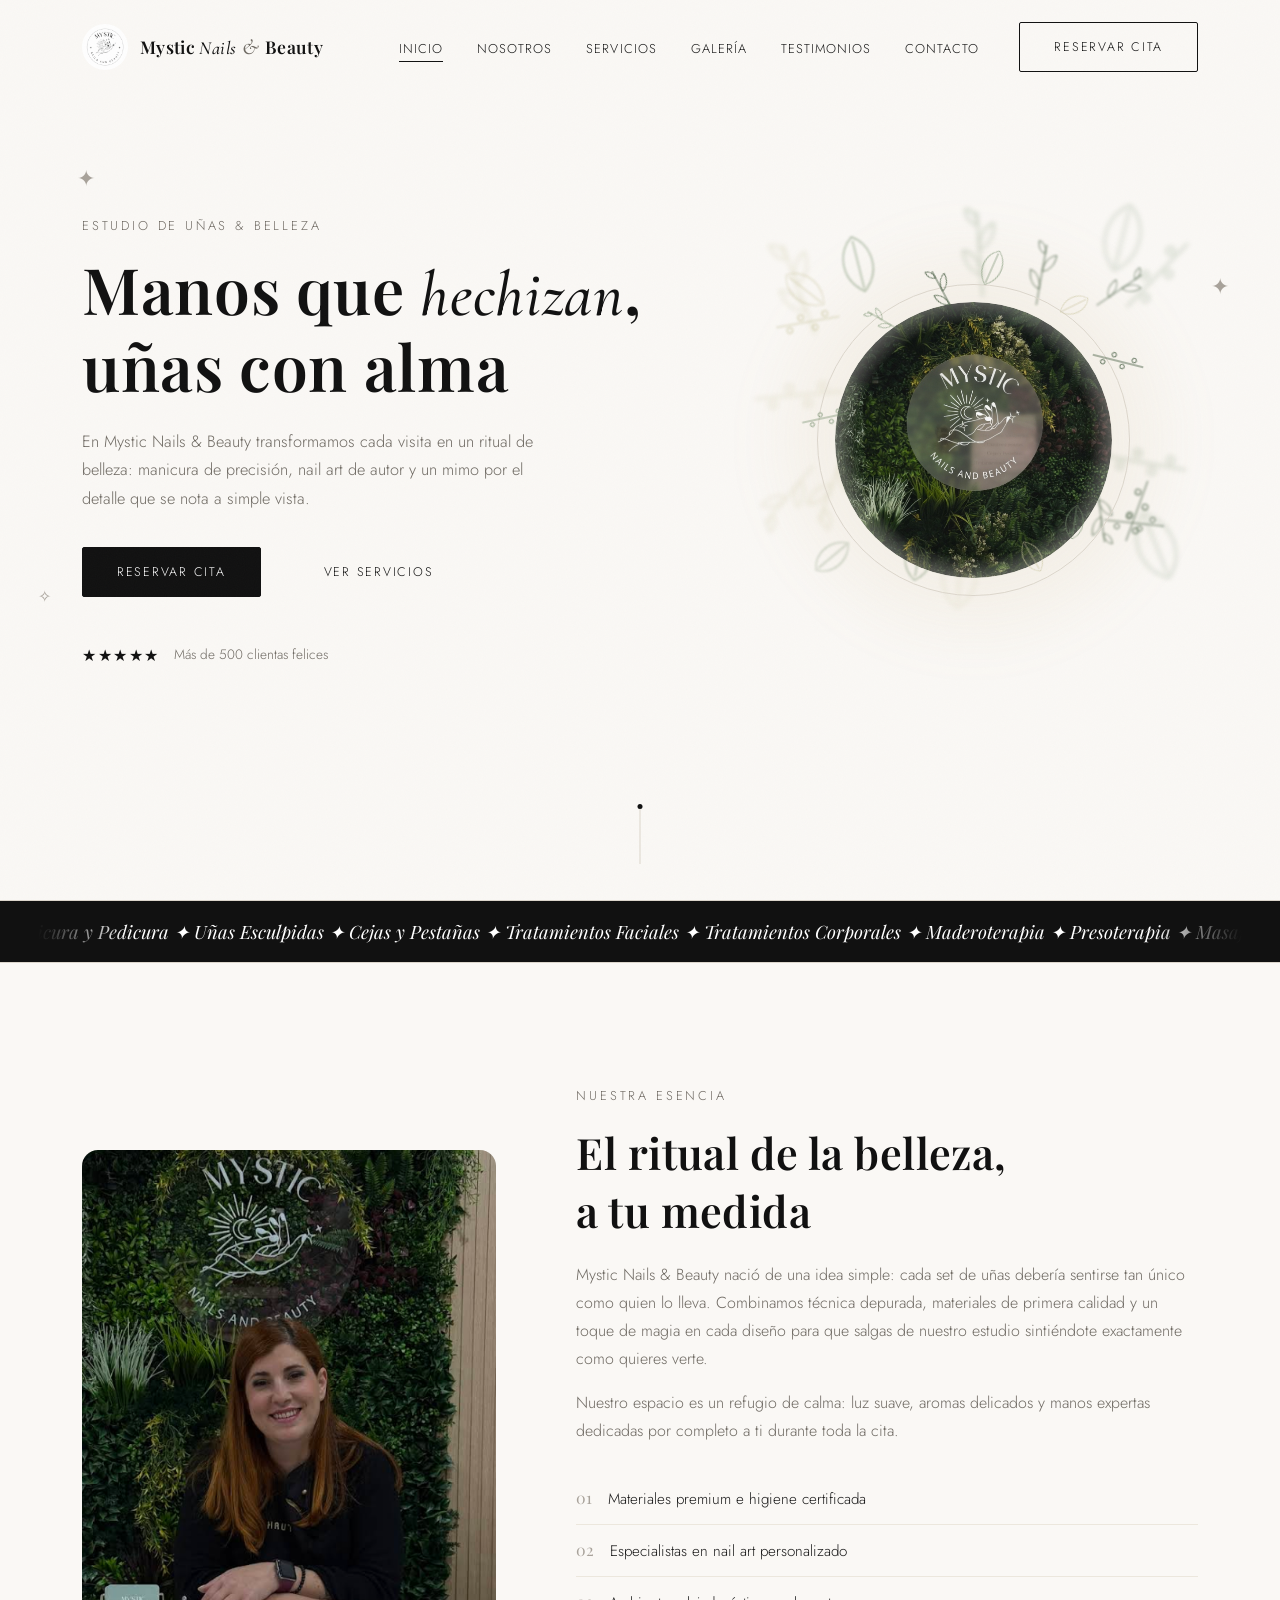
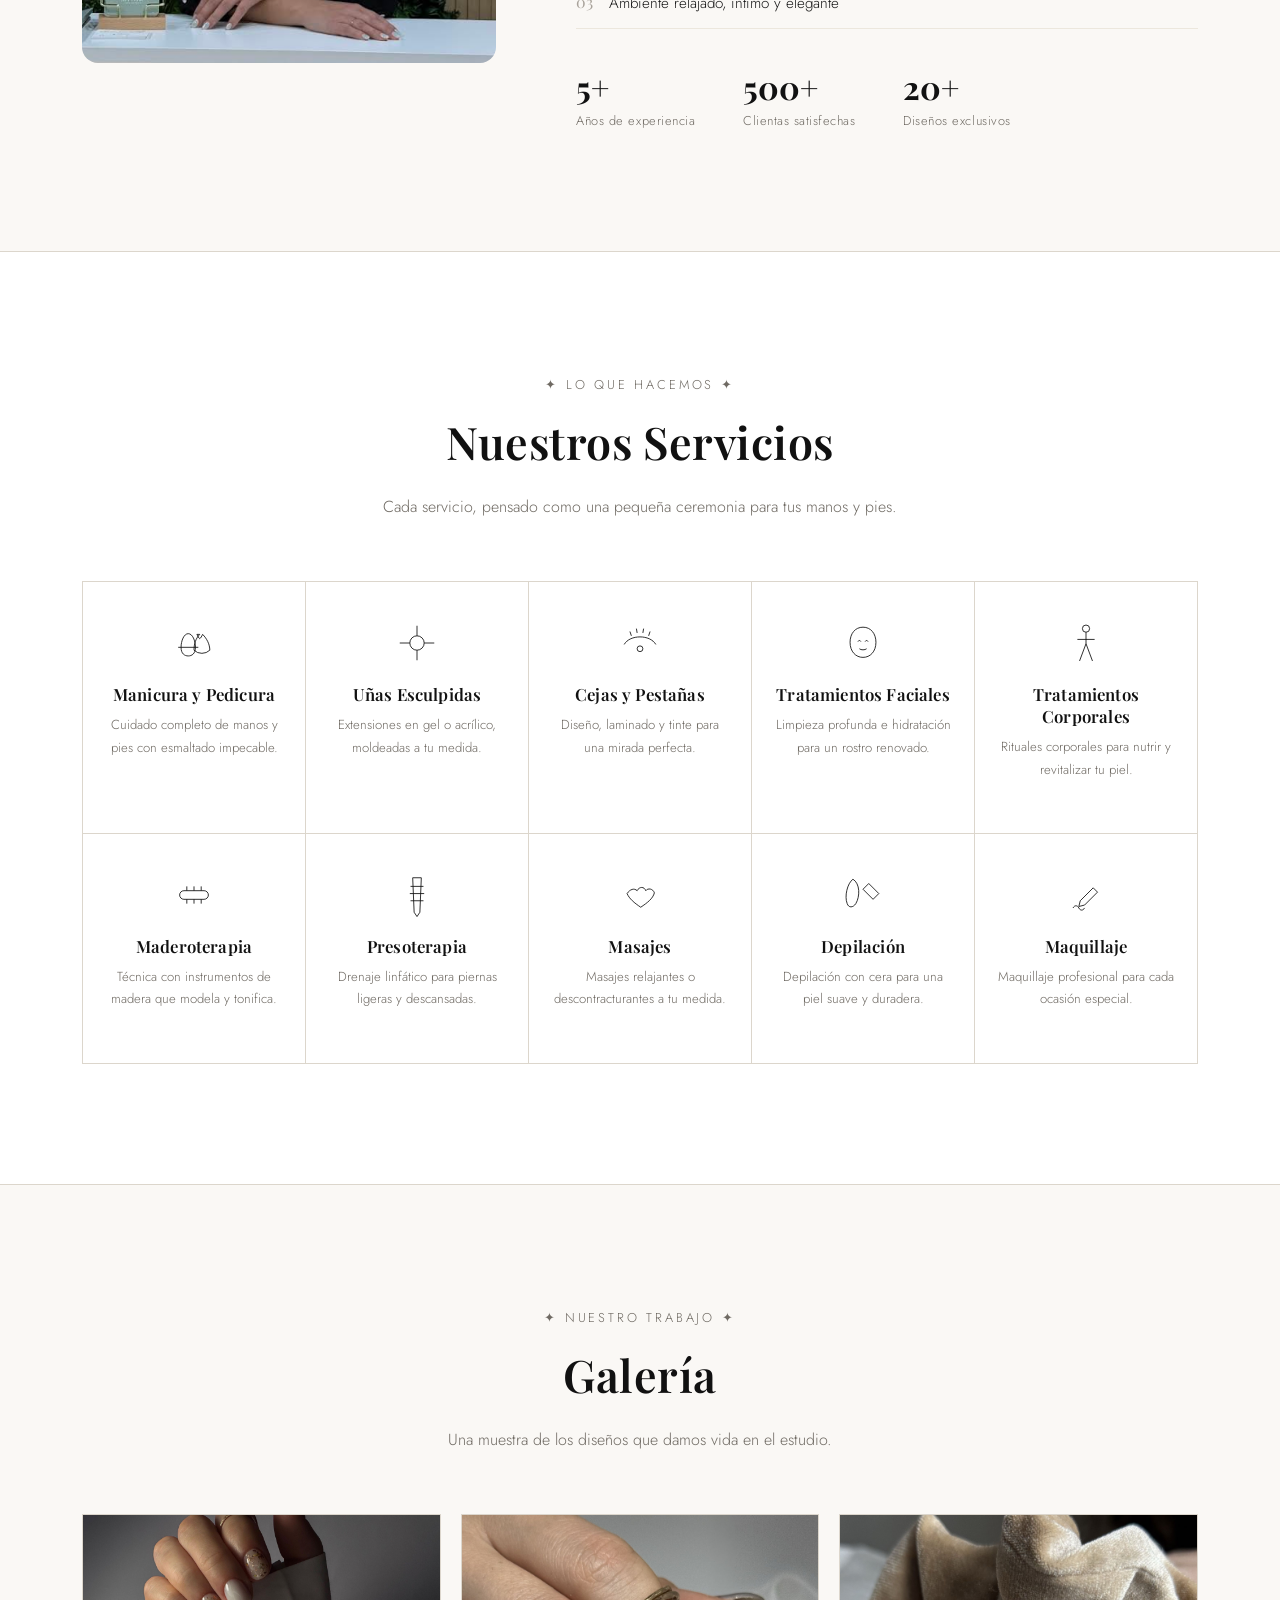
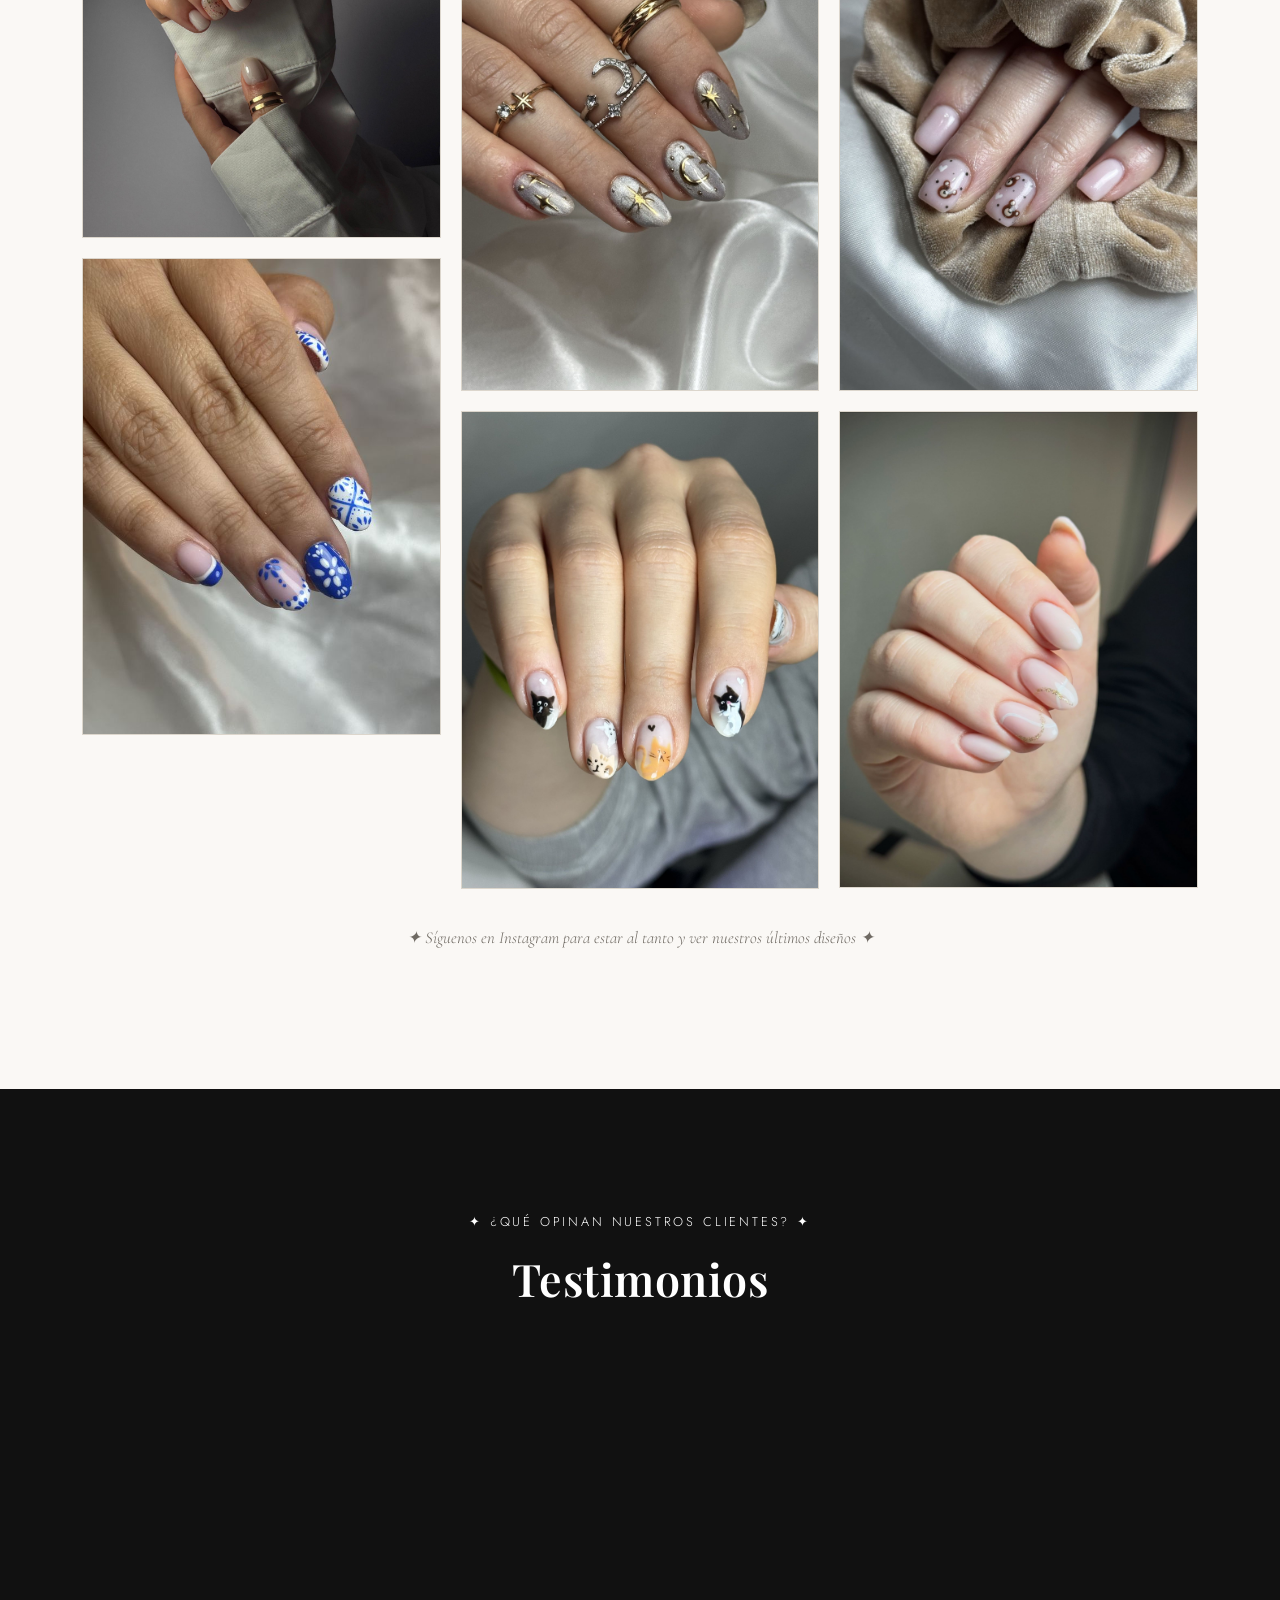
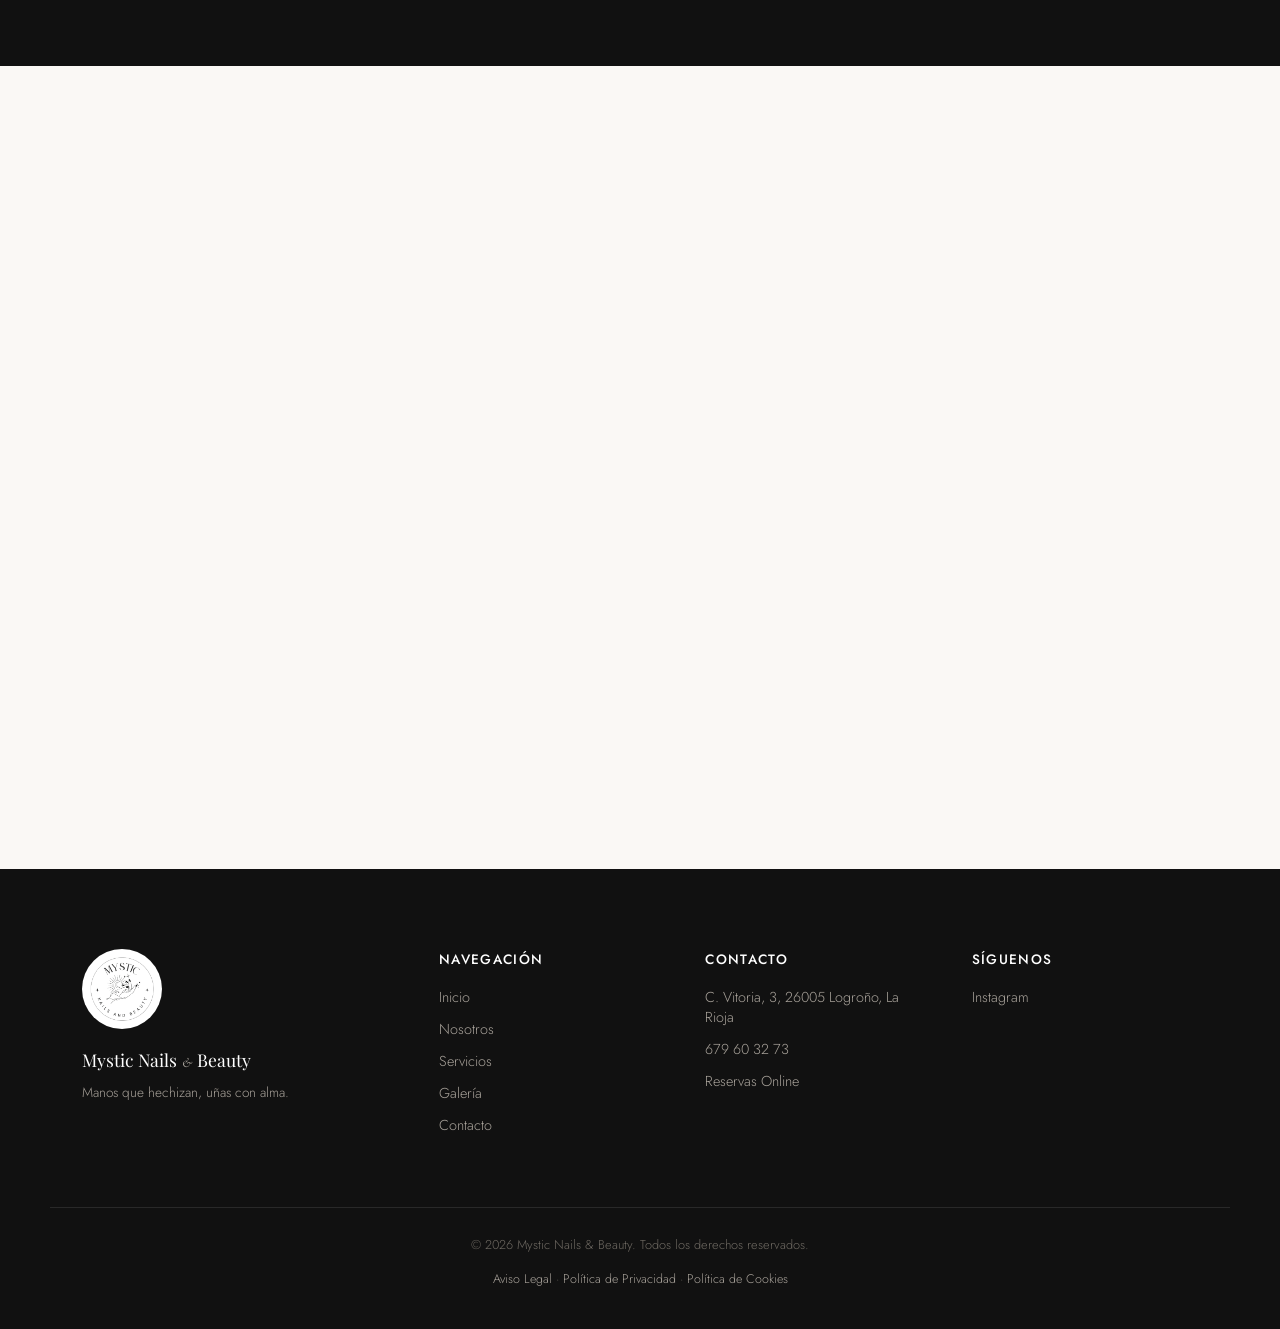
==== commit 513954cc: "Add files via upload" ====
--- a/index.html
+++ b/index.html
@@ -422,7 +422,7 @@
         <ul class="contact-list">
           <li>
             <strong>Dirección</strong>
-            <span>C. Vitoria, 3, 26005 Logroño, La Rioja</span>
+            <span><a href="https://www.google.es/maps/place/Mystic+Nails+And+Beauty/@42.4636805,-2.4517016,16z/data=!3m1!4b1!4m6!3m5!1s0xd5aabe7ccbf2385:0x861e61c315f2e5c!8m2!3d42.4636805!4d-2.4517016!16s%2Fg%2F11m6fq8gxc?entry=ttu&g_ep=EgoyMDI2MDcwNy4wIKXMDSoASAFQAw%3D%3D" target="_blank" rel="noopener">C. Vitoria, 3, 26005 Logroño, La Rioja</a></span>
           </li>
           <li>
             <strong>Teléfono</strong>
@@ -434,7 +434,7 @@
           </li>
           <li>
             <strong>Horario</strong>
-            <span>Lun – Sáb: 10:00 – 20:00</span>
+            <span>Lun – Vie: 9:30 – 16:30</span>
           </li>
         </ul>
 
@@ -469,6 +469,13 @@
     </div>
 
     <div class="footer-links">
+      <h4>Contacto</h4>
+      <a href="https://www.google.es/maps/place/Mystic+Nails+And+Beauty/@42.4636805,-2.4517016,16z/data=!3m1!4b1!4m6!3m5!1s0xd5aabe7ccbf2385:0x861e61c315f2e5c!8m2!3d42.4636805!4d-2.4517016!16s%2Fg%2F11m6fq8gxc?entry=ttu&g_ep=EgoyMDI2MDcwNy4wIKXMDSoASAFQAw%3D%3D" target="_blank" rel="noopener">C. Vitoria, 3, 26005 Logroño, La Rioja</a>
+      <a href="tel:+34679603273">679 60 32 73</a>
+      <a href="https://mysticnailsandbeauty.booksy.com" target="_blank" rel="noopener">Reservas Online</a>
+    </div>
+
+    <div class="footer-links">
       <h4>Síguenos</h4>
       <a href="https://www.instagram.com/mysticbynadia/" target="_blank" rel="noopener">Instagram</a>
     </div>
@@ -476,6 +483,11 @@
 
   <div class="footer-bottom">
     <p>© <span id="year"></span> Mystic Nails &amp; Beauty. Todos los derechos reservados.</p>
+    <p class="legal-links">
+      <a href="aviso-legal.html">Aviso Legal</a> ·
+      <a href="privacidad.html">Política de Privacidad</a> ·
+      <a href="cookies.html">Política de Cookies</a>
+    </p>
   </div>
 </footer>
 
--- a/css/style.css
+++ b/css/style.css
@@ -717,7 +717,7 @@
 }
 .footer-inner{
   display: grid;
-  grid-template-columns: 1.6fr 1fr 1fr;
+  grid-template-columns: 1.4fr 1fr 1fr 1fr;
   gap: 40px;
   padding-bottom: 60px;
   border-bottom: 1px solid rgba(255,255,255,.1);
@@ -757,6 +757,57 @@
   text-align: center;
   padding: 26px 0;
   font-size: .8rem;
+}
+.legal-links{
+  margin-top: 8px;
+  font-size: .78rem;
+}
+.legal-links a{ color: var(--grey-light); }
+.legal-links a:hover{ color: var(--white); }
+
+/* =============================================================
+   LEGAL PAGES
+============================================================= */
+.legal-page{
+  padding: 160px 0 120px;
+}
+.legal-content{
+  max-width: 760px;
+}
+.legal-content h1{
+  font-size: clamp(2.2rem, 4vw, 3rem);
+  margin-bottom: .3em;
+}
+.legal-content h2{
+  font-size: 1.25rem;
+  margin: 2em 0 .6em;
+}
+.legal-content p{ margin-bottom: 1.2em; }
+.legal-list{
+  margin: 0 0 1.2em;
+  padding-left: 0;
+}
+.legal-list li{
+  position: relative;
+  padding-left: 22px;
+  margin-bottom: 10px;
+  color: var(--grey);
+  line-height: 1.6;
+}
+.legal-list li::before{
+  content: "✦";
+  position: absolute;
+  left: 0;
+  color: var(--grey-light);
+  font-size: .8rem;
+}
+.legal-note{
+  margin-top: 3em;
+  padding-top: 1.5em;
+  border-top: 1px solid var(--line-soft);
+  font-size: .8rem;
+  font-style: italic;
+  color: var(--grey-light);
 }
 
 /* =============================================================
